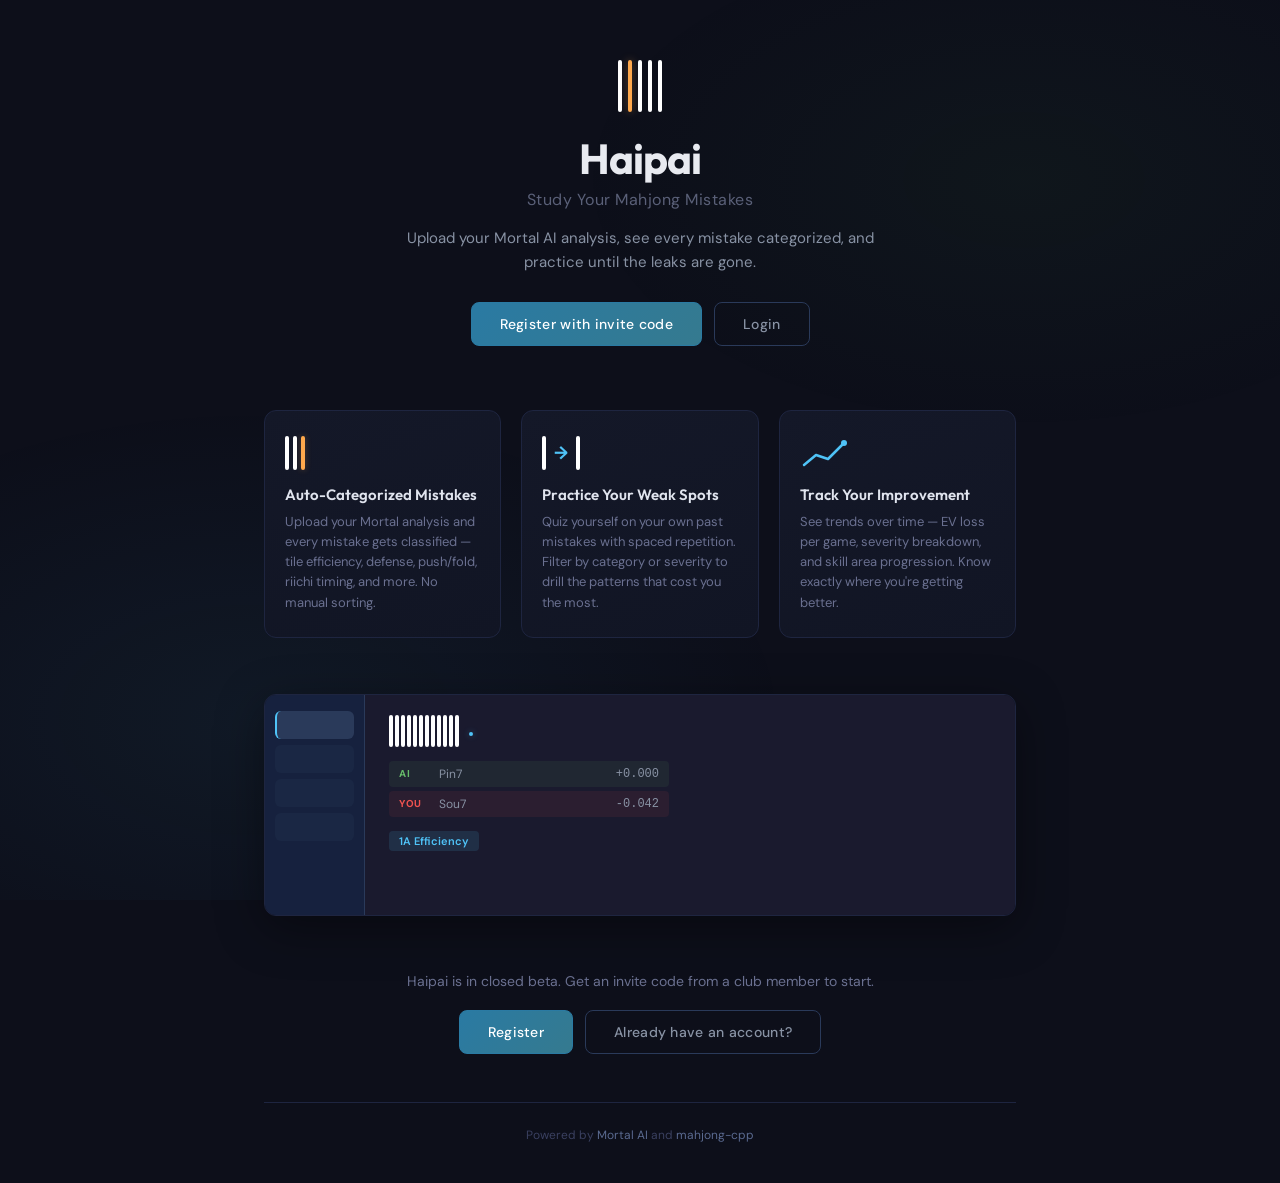
==== static/landing.html @ e2b6344b "[landing] Add public landing page for unauthenticated visitors (L-01) Unauthenticated users hitting " ====
<!DOCTYPE html>
<html lang="en">
<head>
<meta charset="UTF-8">
<meta name="viewport" content="width=device-width, initial-scale=1">
<title>Haipai — Study Your Mahjong Mistakes</title>
<link rel="preconnect" href="https://fonts.googleapis.com">
<link href="https://fonts.googleapis.com/css2?family=Outfit:wght@300;500;700&family=DM+Sans:wght@400;500&display=swap" rel="stylesheet">
<link rel="stylesheet" href="/static/style.css">
</head>
<body class="landing-body">

<div class="landing">
  <!-- Hero -->
  <header class="landing-hero">
    <div class="landing-brand">
      <div class="landing-tiles-row">
        <img src="/tiles/Man1.svg" class="landing-tile" alt="">
        <img src="/tiles/Pin5-Dora.svg" class="landing-tile landing-tile-glow" alt="">
        <img src="/tiles/Sou9.svg" class="landing-tile" alt="">
        <img src="/tiles/Hatsu.svg" class="landing-tile" alt="">
        <img src="/tiles/Chun.svg" class="landing-tile" alt="">
      </div>
      <h1>Haipai</h1>
      <p class="landing-tagline">Study Your Mahjong Mistakes</p>
    </div>
    <p class="landing-subtitle">Upload your Mortal AI analysis, see every mistake categorized, and practice until the leaks are gone.</p>
    <div class="landing-cta">
      <a href="/register" class="btn btn-primary">Register with invite code</a>
      <a href="/login" class="btn btn-secondary">Login</a>
    </div>
  </header>

  <!-- Value props -->
  <section class="landing-features">
    <div class="landing-feature">
      <div class="landing-feature-icon">
        <img src="/tiles/Man3.svg" class="landing-tile-sm" alt="">
        <img src="/tiles/Man4.svg" class="landing-tile-sm" alt="">
        <img src="/tiles/Man5-Dora.svg" class="landing-tile-sm landing-tile-glow" alt="">
      </div>
      <h2>Auto-Categorized Mistakes</h2>
      <p>Upload your Mortal analysis and every mistake gets classified — tile efficiency, defense, push/fold, riichi timing, and more. No manual sorting.</p>
    </div>
    <div class="landing-feature">
      <div class="landing-feature-icon">
        <img src="/tiles/Sou2.svg" class="landing-tile-sm" alt="">
        <span class="landing-arrow">→</span>
        <img src="/tiles/Sou7.svg" class="landing-tile-sm" alt="">
      </div>
      <h2>Practice Your Weak Spots</h2>
      <p>Quiz yourself on your own past mistakes with spaced repetition. Filter by category or severity to drill the patterns that cost you the most.</p>
    </div>
    <div class="landing-feature">
      <div class="landing-feature-icon">
        <svg class="landing-chart-icon" viewBox="0 0 48 32" fill="none">
          <polyline points="4,28 16,18 28,22 44,6" stroke="#4fc3f7" stroke-width="2.5" stroke-linecap="round" stroke-linejoin="round"/>
          <circle cx="44" cy="6" r="3" fill="#4fc3f7"/>
        </svg>
      </div>
      <h2>Track Your Improvement</h2>
      <p>See trends over time — EV loss per game, severity breakdown, and skill area progression. Know exactly where you're getting better.</p>
    </div>
  </section>

  <!-- Screenshot -->
  <section class="landing-screenshot">
    <div class="landing-screenshot-frame">
      <div class="landing-screenshot-mock">
        <div class="landing-mock-sidebar">
          <div class="landing-mock-item active"></div>
          <div class="landing-mock-item"></div>
          <div class="landing-mock-item"></div>
          <div class="landing-mock-item"></div>
        </div>
        <div class="landing-mock-main">
          <div class="landing-mock-hand">
            <img src="/tiles/Man2.svg" class="landing-tile-xs" alt="">
            <img src="/tiles/Man3.svg" class="landing-tile-xs" alt="">
            <img src="/tiles/Pin4.svg" class="landing-tile-xs" alt="">
            <img src="/tiles/Pin5.svg" class="landing-tile-xs" alt="">
            <img src="/tiles/Pin6.svg" class="landing-tile-xs" alt="">
            <img src="/tiles/Sou1.svg" class="landing-tile-xs" alt="">
            <img src="/tiles/Sou1.svg" class="landing-tile-xs" alt="">
            <img src="/tiles/Sou3.svg" class="landing-tile-xs" alt="">
            <img src="/tiles/Sou7.svg" class="landing-tile-xs" alt="">
            <img src="/tiles/Hatsu.svg" class="landing-tile-xs" alt="">
            <img src="/tiles/Hatsu.svg" class="landing-tile-xs" alt="">
            <img src="/tiles/Hatsu.svg" class="landing-tile-xs" alt="">
            <span class="landing-mock-draw">
              <img src="/tiles/Pin7.svg" class="landing-tile-xs" alt="">
            </span>
          </div>
          <div class="landing-mock-ev">
            <div class="landing-mock-ev-row best"><span class="landing-mock-label">AI</span> <span>Pin7</span> <span class="landing-mock-val">+0.000</span></div>
            <div class="landing-mock-ev-row bad"><span class="landing-mock-label">You</span> <span>Sou7</span> <span class="landing-mock-val">-0.042</span></div>
          </div>
          <div class="landing-mock-badge">1A Efficiency</div>
        </div>
      </div>
    </div>
  </section>

  <!-- Bottom CTA -->
  <section class="landing-bottom">
    <p>Haipai is in closed beta. Get an invite code from a club member to start.</p>
    <div class="landing-cta">
      <a href="/register" class="btn btn-primary">Register</a>
      <a href="/login" class="btn btn-secondary">Already have an account?</a>
    </div>
  </section>

  <footer class="landing-footer">
    <p>Powered by <a href="https://mjai.ekyu.moe" target="_blank" rel="noopener">Mortal AI</a> and <a href="https://github.com/TadaoYamaoka/cmajiang" target="_blank" rel="noopener">mahjong-cpp</a></p>
  </footer>
</div>

</body>
</html>
---- static/style.css ----
* { margin: 0; padding: 0; box-sizing: border-box; }

:root {
  --bg: #1a1a2e;
  --bg-card: #16213e;
  --bg-card-hover: #1a2744;
  --bg-input: #0f1a2e;
  --text: #e0e0e0;
  --text-dim: #8892a4;
  --accent: #4fc3f7;
  --accent-dim: #2a7aa3;
  --sev-minor: #66bb6a;
  --sev-medium: #ffa726;
  --sev-major: #ef5350;
  --sev-flag: #ab47bc;
  --tile-m: #e53935;
  --tile-p: #1e88e5;
  --tile-s: #43a047;
  --tile-z: #78909c;
  --tile-bg: #2a2a4a;
  --border: #2a3a5a;
  --success: #66bb6a;
}

body {
  font-family: 'DM Sans', -apple-system, BlinkMacSystemFont, sans-serif;
  background: var(--bg);
  color: var(--text);
  min-height: 100vh;
}

/* Layout */
.app {
  display: flex;
  height: 100vh;
}

.sidebar {
  width: 280px;
  min-width: 280px;
  background: var(--bg-card);
  border-right: 1px solid var(--border);
  display: flex;
  flex-direction: column;
  overflow: hidden;
  transition: margin-left 0.2s ease, opacity 0.2s ease;
}

.sidebar.collapsed {
  margin-left: -280px;
  opacity: 0;
  pointer-events: none;
}

.sidebar-toggle {
  padding: 2px 8px !important;
  font-size: 16px;
  line-height: 1;
  min-width: auto !important;
}

.sidebar-header {
  padding: 16px;
  border-bottom: 1px solid var(--border);
}

.sidebar-brand {
  display: flex;
  align-items: center;
  gap: 10px;
  margin-bottom: 10px;
}

.brand-mark {
  display: flex;
  gap: 2px;
}

.brand-mark span {
  width: 18px;
  height: 24px;
  border-radius: 3px;
  background: linear-gradient(135deg, #1e2a48 0%, #16213e 100%);
  border: 1px solid #2a3a5a;
  display: flex;
  align-items: center;
  justify-content: center;
  font-family: 'Outfit', sans-serif;
  font-size: 9px;
  font-weight: 700;
}

.bm-m { color: var(--tile-m); }
.bm-p { color: var(--tile-p); }
.bm-s { color: var(--tile-s); }

.sidebar-header h2 {
  font-family: 'Outfit', sans-serif;
  font-size: 17px;
  font-weight: 700;
  color: var(--text);
  letter-spacing: -0.3px;
  margin-bottom: 0;
}

.user-info {
  font-size: 11px;
  color: var(--text-dim);
}

.user-info a {
  color: var(--accent-dim);
  text-decoration: none;
  margin-left: 6px;
}

.user-info a:hover { text-decoration: underline; }

.game-list {
  flex: 1;
  overflow-y: auto;
  padding: 8px;
}

.game-item {
  padding: 12px;
  border-radius: 8px;
  cursor: pointer;
  margin-bottom: 4px;
  border: 1px solid transparent;
  transition: background 0.15s;
}

.game-item:hover {
  background: var(--bg-card-hover);
}

.game-item.active {
  background: var(--bg-card-hover);
  border-color: var(--accent-dim);
}

.game-item .date {
  font-weight: 600;
  font-size: 14px;
}

.game-item .stats {
  font-size: 12px;
  color: var(--text-dim);
  margin-top: 4px;
}

.game-item .annotation-bar {
  margin-top: 6px;
  height: 3px;
  background: var(--border);
  border-radius: 2px;
  overflow: hidden;
}

.game-item .annotation-bar .fill {
  height: 100%;
  background: var(--accent);
  transition: width 0.3s;
}

.main {
  flex: 1;
  display: flex;
  flex-direction: column;
  overflow: hidden;
}

/* Toolbar */
.toolbar {
  padding: 12px 20px;
  border-bottom: 1px solid var(--border);
  display: flex;
  align-items: center;
  gap: 12px;
  flex-wrap: wrap;
}

.toolbar label {
  font-size: 13px;
  color: var(--text-dim);
  display: flex;
  align-items: center;
  gap: 4px;
  cursor: pointer;
}

.toolbar input[type="checkbox"] {
  accent-color: var(--accent);
}

.btn {
  padding: 6px 14px;
  border-radius: 6px;
  border: 1px solid var(--border);
  background: var(--bg-card);
  color: var(--text);
  font-size: 13px;
  cursor: pointer;
  transition: background 0.15s;
}

.btn:hover { background: var(--bg-card-hover); }
.btn-primary { background: var(--accent-dim); border-color: var(--accent-dim); }
.btn-primary:hover { background: var(--accent); color: #000; }
.btn-delete { font-size: 11px; padding: 2px 10px; color: var(--sev-major); border-color: var(--sev-major); margin-left: 12px; vertical-align: middle; }
.btn-delete:hover { background: var(--sev-major); color: #fff; }

.spacer { flex: 1; }

/* Content */
.content {
  flex: 1;
  overflow-y: auto;
  padding: 20px;
}

.empty-state {
  display: flex;
  align-items: center;
  justify-content: center;
  height: 100%;
  color: var(--text-dim);
  font-size: 15px;
}

.onboarding {
  max-width: 560px;
  margin: 80px auto;
  padding: 0 24px;
}
.onboarding h2 {
  font-family: 'Outfit', sans-serif;
  font-size: 28px;
  font-weight: 700;
  margin-bottom: 12px;
  color: var(--text);
}
.onboarding h3 {
  font-family: 'Outfit', sans-serif;
  font-size: 18px;
  font-weight: 500;
  margin: 24px 0 12px;
  color: var(--text);
}
.onboarding p {
  color: var(--text-dim);
  line-height: 1.6;
  margin-bottom: 8px;
}
.onboarding code {
  background: var(--bg-input);
  padding: 2px 6px;
  border-radius: 3px;
  font-size: 12px;
  word-break: break-all;
}
.onboarding ol {
  padding-left: 24px;
  color: var(--text-dim);
  line-height: 1.8;
}
.onboarding ol li {
  padding-left: 4px;
}
.onboarding a {
  color: var(--accent);
  text-decoration: none;
}
.onboarding a:hover {
  text-decoration: underline;
}
.onboarding .btn {
  margin-top: 24px;
}
.onboarding-sub {
  list-style: disc;
  padding-left: 20px;
  margin-top: 4px;
  line-height: 1.6;
}

/* Game header */
.game-header {
  margin-bottom: 20px;
}

.game-header h2 {
  font-family: 'Outfit', sans-serif;
  font-size: 20px;
  font-weight: 700;
  color: var(--accent);
  letter-spacing: -0.3px;
}

.game-header .log-link {
  font-size: 13px;
  color: var(--text-dim);
  word-break: break-all;
}

.game-header .log-link a {
  color: var(--accent-dim);
  text-decoration: none;
}

.game-header .log-link a:hover { text-decoration: underline; }

/* Summary bar */
.summary-bar {
  display: flex;
  gap: 16px;
  flex-wrap: wrap;
  padding: 12px 16px;
  background: var(--bg-card);
  border-radius: 8px;
  margin-bottom: 20px;
  font-size: 13px;
}

.summary-bar .stat {
  display: flex;
  flex-direction: column;
  align-items: center;
}

.summary-bar .stat .value {
  font-size: 18px;
  font-weight: 700;
  color: var(--accent);
}

.summary-bar .stat .label {
  color: var(--text-dim);
  font-size: 11px;
  text-transform: uppercase;
}

.filter-banner {
  padding: 8px 14px;
  margin-bottom: 14px;
  border-radius: 6px;
  background: rgba(255, 183, 77, 0.1);
  border: 1px solid rgba(255, 183, 77, 0.25);
  color: #ffb74d;
  font-size: 13px;
}

/* Round */
.round {
  margin-bottom: 16px;
}

.round-header {
  font-size: 14px;
  font-weight: 700;
  padding: 6px 12px;
  background: var(--bg-card);
  border-radius: 6px;
  margin-bottom: 6px;
  display: flex;
  align-items: center;
  gap: 8px;
}

.round-header .outcome {
  font-size: 16px;
}

/* Game rating */
.game-rating-icon {
  font-size: 13px;
  color: var(--sev-minor);
}

.game-rating {
  display: flex;
  align-items: center;
  gap: 8px;
  padding: 8px 14px;
  border-radius: 8px;
  margin-bottom: 16px;
  font-size: 13px;
  font-weight: 600;
}

.game-rating.rating-excellent {
  background: rgba(102, 187, 106, 0.1);
  color: var(--sev-minor);
  border: 1px solid rgba(102, 187, 106, 0.25);
}

.game-rating.rating-great {
  background: rgba(79, 195, 247, 0.08);
  color: var(--accent);
  border: 1px solid rgba(79, 195, 247, 0.2);
}

.game-rating-star {
  font-size: 18px;
}

.game-rating-detail {
  font-weight: 400;
  opacity: 0.7;
  margin-left: 4px;
}

/* Clean round */
.clean-badge {
  font-size: 10px;
  font-weight: 700;
  padding: 1px 6px;
  border-radius: 3px;
  background: rgba(102, 187, 106, 0.15);
  color: var(--sev-minor);
  text-transform: uppercase;
  letter-spacing: 0.5px;
}

/* Mistake card */
.mistake {
  padding: 10px 14px;
  background: var(--bg-card);
  border-radius: 8px;
  margin-bottom: 6px;
  border-left: 3px solid var(--border);
  transition: border-color 0.15s;
}

.mistake.sev-minor { border-left-color: var(--sev-minor); }
.mistake.sev-medium { border-left-color: var(--sev-medium); }
.mistake.sev-major { border-left-color: var(--sev-major); }
.mistake.sev-flag { border-left-color: var(--sev-flag); }

.mistake-top {
  display: flex;
  align-items: center;
  gap: 10px;
  flex-wrap: wrap;
}

.mistake .turn-num {
  font-weight: 700;
  font-size: 14px;
  min-width: 28px;
}

.severity {
  font-weight: 700;
  font-size: 13px;
  padding: 1px 6px;
  border-radius: 4px;
}

.severity.sev-minor { color: var(--sev-minor); background: rgba(102,187,106,0.12); }
.severity.sev-medium { color: var(--sev-medium); background: rgba(255,167,38,0.12); }
.severity.sev-major { color: var(--sev-major); background: rgba(239,83,80,0.12); }
.severity.sev-flag { color: var(--sev-flag); background: rgba(171,71,188,0.12); }

.ev-loss {
  font-size: 13px;
  color: var(--text-dim);
}

.shanten {
  font-size: 12px;
  color: var(--text-dim);
  background: var(--bg);
  padding: 1px 6px;
  border-radius: 4px;
}

.discard-comparison {
  font-size: 13px;
}

.discard-comparison .played { color: var(--sev-major); }
.discard-comparison .ai { color: var(--sev-minor); }

/* Hand display */
.hand-row {
  margin-top: 8px;
  display: flex;
  align-items: center;
  gap: 6px;
  flex-wrap: wrap;
}

.hand-row .label {
  font-size: 11px;
  color: var(--text-dim);
  text-transform: uppercase;
  min-width: 40px;
}

.defense-badge {
  font-size: 12px;
  font-weight: 700;
  padding: 3px 10px;
  border-radius: 4px;
  background: rgba(239, 83, 80, 0.2);
  border: 1px solid rgba(239, 83, 80, 0.4);
  color: var(--sev-major);
  text-transform: uppercase;
  letter-spacing: 0.5px;
}

.tiles {
  display: flex;
  gap: 2px;
  flex-wrap: wrap;
}

.tile {
  height: 36px;
  width: auto;
  border-radius: 3px;
  border: 2px solid transparent;
  vertical-align: middle;
  background: #fff;
}

.tile.draw {
  border-color: var(--accent);
  box-shadow: 0 0 6px rgba(79,195,247,0.4);
  margin-left: 6px;
}

/* Opponent discards */
.opp-discards {
  margin-top: 6px;
  padding: 6px 10px;
  background: var(--bg);
  border-radius: 6px;
  display: flex;
  flex-direction: column;
  gap: 4px;
}

.opp-discard-row {
  display: flex;
  align-items: center;
  gap: 6px;
}

.opp-label {
  font-size: 10px;
  color: var(--text-dim);
  text-transform: uppercase;
  letter-spacing: 0.5px;
  min-width: 40px;
}

.tile.riichi-tile {
  border-color: var(--sev-major);
  box-shadow: 0 0 4px rgba(239, 83, 80, 0.4);
  transform: rotate(90deg);
  margin: 0 4px;
}

/* Board context */
.board-context {
  margin-top: 6px;
  padding: 6px 10px;
  background: var(--bg);
  border-radius: 6px;
}

.board-info-bar {
  display: flex;
  align-items: center;
  gap: 8px;
  margin-bottom: 6px;
  flex-wrap: wrap;
}

.wind-badge {
  display: inline-flex;
  align-items: center;
  gap: 4px;
  padding: 2px 6px;
  border-radius: 4px;
}

.wind-badge .wind-tile {
  height: 20px;
}

.wind-badge .wind-label {
  font-size: 9px;
  font-weight: 600;
  text-transform: uppercase;
  letter-spacing: 0.5px;
}

.wind-badge.round-wind {
  background: rgba(74, 158, 255, 0.1);
}
.wind-badge.round-wind .wind-label { color: var(--accent); }

.wind-badge.seat-wind {
  background: rgba(168, 85, 247, 0.1);
}
.wind-badge.seat-wind .wind-label { color: #a855f7; }

.dora-section {
  display: flex;
  align-items: center;
  gap: 4px;
}

.dora-label {
  font-size: 10px;
  font-weight: 600;
  color: var(--text-dim);
  text-transform: uppercase;
  letter-spacing: 0.5px;
}

.tile.tile-sm {
  height: 24px;
}

.tile.dora-indicator {
  border-color: #ffa94d;
  box-shadow: 0 0 4px rgba(255, 169, 77, 0.3);
}

.tile.dora-highlight {
  border-color: #ffa94d;
}

.tile.tile-hover {
  outline: 2px solid var(--accent);
  outline-offset: -1px;
  z-index: 1;
  position: relative;
}

.all-discards {
  display: flex;
  flex-direction: column;
  gap: 3px;
}

.all-discards summary {
  font-size: 11px;
  color: var(--text-dim);
  cursor: pointer;
  user-select: none;
  margin-bottom: 4px;
}

.discard-row {
  display: flex;
  align-items: center;
  gap: 6px;
}

.discard-label {
  font-size: 10px;
  color: var(--text-dim);
  text-transform: uppercase;
  letter-spacing: 0.5px;
  min-width: 40px;
}

.scores-bar {
  display: flex;
  gap: 12px;
  margin-top: 4px;
  flex-wrap: wrap;
  padding: 2px 0;
}

.score-item {
  font-size: 12px;
  color: var(--text);
}

.score-seat {
  color: var(--text-dim);
  font-size: 10px;
  text-transform: uppercase;
  margin-right: 2px;
}

.inline-melds {
  margin-left: 8px;
  padding-left: 8px;
  border-left: 1px solid var(--border);
  display: inline-flex;
  align-items: center;
  gap: 4px;
}

/* Safety indicators on hand tiles */
.tile.safety-safe { border-bottom: 3px solid var(--sev-minor); }
.tile.safety-caution { border-bottom: 3px solid var(--sev-medium); }
.tile.safety-danger { border-bottom: 3px solid var(--sev-major); }

.tile.action-tile {
  height: 32px;
}

.tile.action-tile-sm {
  height: 24px;
}

.action-text {
  font-size: 13px;
  font-weight: 600;
  vertical-align: middle;
}

.meld-group {
  display: inline-flex;
  align-items: center;
  gap: 1px;
  padding: 2px 6px;
  background: var(--bg);
  border-radius: 4px;
  font-size: 11px;
  font-weight: 600;
  color: var(--text-dim);
  margin-right: 4px;
}

.action-meld {
  display: inline-flex;
  align-items: center;
  gap: 1px;
  font-size: 12px;
  font-weight: 600;
  vertical-align: middle;
}

.discard-comparison .played .tile,
.discard-comparison .played .action-text {
  border-color: var(--sev-major);
  box-shadow: 0 0 4px rgba(239,83,80,0.3);
}

.discard-comparison .ai .tile,
.discard-comparison .ai .action-text {
  border-color: var(--sev-minor);
  box-shadow: 0 0 4px rgba(102,187,106,0.3);
}

.discard-comparison .arrow {
  margin: 0 4px;
  color: var(--text-dim);
  vertical-align: middle;
}

/* Top actions */
.top-actions {
  margin-top: 6px;
  display: flex;
  gap: 8px;
  flex-wrap: wrap;
  font-size: 12px;
}

.top-action {
  padding: 3px 8px;
  background: var(--bg);
  border-radius: 4px;
  color: var(--text-dim);
  display: inline-flex;
  align-items: center;
  gap: 4px;
}

.top-action .tile { height: 26px; }

.top-action:first-child { color: var(--sev-minor); }

.top-action .prob {
  opacity: 0.6;
}

/* EV Comparison table */
.ev-comparison {
  margin-top: 8px;
  overflow-x: auto;
}

.ev-table {
  border-collapse: collapse;
  font-size: 12px;
  width: 100%;
}

.ev-table th {
  font-size: 10px;
  text-transform: uppercase;
  color: var(--text-dim);
  padding: 3px 8px;
  text-align: right;
  border-bottom: 1px solid var(--border);
  white-space: nowrap;
}

.ev-table th:first-child { text-align: left; }

.ev-table td {
  padding: 4px 8px;
  text-align: right;
  border-bottom: 1px solid rgba(255,255,255,0.04);
}

.ev-table td:first-child { text-align: left; }

.ev-table .tile-cell {
  display: flex;
  align-items: center;
  gap: 4px;
  white-space: nowrap;
}

.ev-tile { height: 26px; }

.ev-table .mortal-col { color: #81c784; }
.ev-table .cpp-col { color: #64b5f6; }
.ev-table .safety-col { color: var(--text-dim); }
.ev-table .safety-safe { color: var(--sev-minor); font-weight: 700; }
.ev-table .safety-caution { color: var(--sev-medium); font-weight: 700; }
.ev-table .safety-danger { color: var(--sev-major); font-weight: 700; }
.ev-table .dim { color: var(--border); }
.ev-table .best-val { font-weight: 700; }

.ev-table .row-actual { background: rgba(239,83,80,0.08); }
.ev-table .row-expected { background: rgba(102,187,106,0.08); }

.marker {
  font-size: 9px;
  font-weight: 700;
  padding: 1px 4px;
  border-radius: 3px;
}

.marker.played { background: rgba(239,83,80,0.2); color: var(--sev-major); }
.marker.ai { background: rgba(102,187,106,0.2); color: var(--sev-minor); }
.marker.cpp { background: rgba(100,181,246,0.2); color: #64b5f6; }

/* Annotation row */
.annotation-row {
  margin-top: 8px;
  display: flex;
  align-items: center;
  gap: 8px;
}

.annotation-row select,
.annotation-row input {
  padding: 4px 8px;
  border-radius: 4px;
  border: 1px solid var(--border);
  background: var(--bg-input);
  color: var(--text);
  font-size: 12px;
}

.annotation-row select { width: 180px; }
.annotation-row input { flex: 1; min-width: 100px; }

.annotation-row .save-indicator {
  font-size: 11px;
  color: var(--success);
  opacity: 0;
  transition: opacity 0.3s;
}

.annotation-row .save-indicator.show { opacity: 1; }

/* Modal */
.modal-overlay {
  display: none;
  position: fixed;
  inset: 0;
  background: rgba(0,0,0,0.6);
  z-index: 100;
  align-items: center;
  justify-content: center;
}

.modal-overlay.show { display: flex; }

.modal {
  background: var(--bg-card);
  border: 1px solid var(--border);
  border-radius: 12px;
  padding: 24px;
  width: 480px;
  max-width: 90vw;
}

.modal h3 {
  margin-bottom: 16px;
  color: var(--accent);
}

.modal .form-divider {
  text-align: center;
  font-size: 11px;
  color: var(--text-dim);
  margin: 12px 0;
  position: relative;
}
.modal .form-divider::before,
.modal .form-divider::after {
  content: "";
  position: absolute;
  top: 50%;
  width: 30%;
  height: 1px;
  background: var(--border);
}
.modal .form-divider::before { left: 0; }
.modal .form-divider::after { right: 0; }

.modal .form-group {
  margin-bottom: 12px;
}

.modal label {
  display: block;
  font-size: 13px;
  color: var(--text-dim);
  margin-bottom: 4px;
}

.modal .form-hint {
  font-size: 12px;
  color: var(--text-dim);
  margin-bottom: 8px;
  line-height: 1.4;
}
.modal .form-hint a {
  color: var(--accent);
  text-decoration: none;
}
.modal .form-hint a:hover {
  text-decoration: underline;
}

.modal input, .modal textarea, .modal select {
  width: 100%;
  padding: 8px 12px;
  border-radius: 6px;
  border: 1px solid var(--border);
  background: var(--bg-input);
  color: var(--text);
  font-size: 14px;
  font-family: inherit;
}

.modal textarea {
  resize: vertical;
  min-height: 80px;
}

.modal .btn-row {
  display: flex;
  gap: 8px;
  justify-content: flex-end;
  margin-top: 16px;
}

.modal .error {
  color: var(--sev-major);
  font-size: 13px;
  margin-top: 8px;
}

.modal .spinner {
  display: inline-block;
  width: 14px;
  height: 14px;
  border: 2px solid var(--border);
  border-top-color: var(--accent);
  border-radius: 50%;
  animation: spin 0.6s linear infinite;
  margin-left: 6px;
  vertical-align: middle;
}

@keyframes spin { to { transform: rotate(360deg); } }

/* Summary footer */
.game-summary {
  margin-top: 20px;
  padding: 16px;
  background: var(--bg-card);
  border-radius: 8px;
}

.game-summary h3 {
  font-size: 14px;
  color: var(--accent);
  margin-bottom: 8px;
}

.category-grid {
  display: flex;
  flex-wrap: wrap;
  gap: 6px;
}

.cat-chip {
  font-size: 12px;
  padding: 3px 8px;
  border-radius: 4px;
  background: var(--bg);
}

.cat-chip .cat-name { font-weight: 700; color: var(--accent); }
.cat-chip .cat-stat { color: var(--text-dim); }

/* Category badge on mistake cards */
.cat-badge {
  font-size: 11px;
  font-weight: 600;
  padding: 2px 8px;
  border-radius: 4px;
  white-space: nowrap;
}

/* Grouped category summary */
.category-groups {
  display: flex;
  flex-direction: column;
  gap: 10px;
}

.cat-group {
  padding: 8px 12px;
  background: var(--bg);
  border-radius: 6px;
}

.cat-group-header {
  display: flex;
  align-items: center;
  gap: 10px;
  margin-bottom: 4px;
}

.cat-group-name {
  font-weight: 700;
  font-size: 14px;
}

.cat-group-stat {
  font-size: 12px;
  color: var(--text-dim);
}

.cat-sub {
  display: flex;
  align-items: center;
  gap: 8px;
  padding: 2px 0 2px 12px;
  font-size: 12px;
}

.cat-sub-label {
  color: var(--text);
  min-width: 100px;
}

.cat-sub-stat {
  color: var(--text-dim);
}

/* Trends */
.trend-chart-card {
  background: var(--bg-card);
  border-radius: 8px;
  padding: 16px;
  margin-bottom: 16px;
}

.trend-chart-card h3 {
  font-size: 14px;
  color: var(--accent);
  margin-bottom: 12px;
}

.trend-chart {
  overflow-x: auto;
}

.trend-svg {
  width: 100%;
  max-width: 700px;
  height: auto;
}

.trend-down {
  color: var(--sev-minor);
  font-weight: 700;
}

.trend-up {
  color: var(--sev-major);
  font-weight: 700;
}

.trend-bars {
  display: flex;
  flex-direction: column;
  gap: 8px;
}

.trend-bar-row {
  display: flex;
  align-items: center;
  gap: 10px;
}

.trend-bar-label {
  font-size: 13px;
  font-weight: 700;
  min-width: 80px;
}

.trend-bar-track {
  flex: 1;
  height: 20px;
  background: var(--bg);
  border-radius: 4px;
  overflow: hidden;
}

.trend-bar-fill {
  height: 100%;
  border-radius: 4px;
  transition: width 0.3s;
  opacity: 0.85;
}

.trend-bar-value {
  font-size: 12px;
  color: var(--text-dim);
  min-width: 90px;
  text-align: right;
}

.trend-bar-count {
  opacity: 0.6;
}

/* Practice mode */
.practice-header {
  display: flex;
  align-items: center;
  justify-content: space-between;
  margin-bottom: 16px;
}

.practice-header h2 {
  font-size: 20px;
  color: var(--accent);
}

.practice-score {
  font-size: 14px;
  color: var(--text-dim);
}

.practice-score-num {
  font-size: 22px;
  font-weight: 700;
  color: var(--accent);
}

.practice-pool {
  font-size: 11px;
  margin-left: 10px;
  opacity: 0.5;
}

.practice-context {
  display: flex;
  align-items: center;
  gap: 10px;
  flex-wrap: wrap;
  padding: 10px 14px;
  background: var(--bg-card);
  border-radius: 8px;
  margin-bottom: 16px;
  font-size: 13px;
  color: var(--text-dim);
}

.practice-explanation {
  color: var(--text-dim);
  font-size: 13px;
  margin: -8px 0 12px 0;
}

.practice-filters {
  display: flex;
  align-items: center;
  gap: 10px;
  flex-wrap: wrap;
  margin-bottom: 14px;
}

.practice-filters select {
  padding: 5px 10px;
  border-radius: 6px;
  border: 1px solid var(--border);
  background: var(--bg-card);
  color: var(--text);
  font-size: 13px;
}

.practice-filter-check {
  font-size: 13px;
  color: var(--text-dim);
  display: flex;
  align-items: center;
  gap: 4px;
  cursor: pointer;
}

.practice-filter-check input {
  accent-color: var(--accent);
}

.practice-melds {
  display: flex;
  gap: 10px;
  margin-bottom: 12px;
  font-size: 12px;
  color: var(--text-dim);
}

.practice-meld {
  display: inline-flex;
  align-items: center;
  gap: 2px;
  padding: 4px 8px;
  background: var(--bg-card);
  border-radius: 6px;
}

.practice-hand-area {
  padding: 16px;
  background: var(--bg-card);
  border-radius: 8px;
  margin-bottom: 16px;
}

.practice-prompt {
  font-size: 14px;
  color: var(--text-dim);
  margin-bottom: 10px;
  font-weight: 600;
}

.practice-tile {
  cursor: pointer;
  display: inline-block;
  border-radius: 4px;
  transition: transform 0.1s, box-shadow 0.1s;
}

.practice-tile:hover {
  transform: translateY(-4px);
  box-shadow: 0 4px 12px rgba(79, 195, 247, 0.3);
}

.practice-tile:hover .tile {
  border-color: var(--accent);
}

.practice-tile-result {
  display: inline-block;
  position: relative;
  border-radius: 4px;
}

.practice-tile-result.practice-correct .tile {
  border-color: var(--sev-minor);
  box-shadow: 0 0 8px rgba(102, 187, 106, 0.5);
}

.practice-tile-result.practice-wrong .tile {
  border-color: var(--sev-major);
  box-shadow: 0 0 8px rgba(239, 83, 80, 0.5);
}

.practice-result {
  padding: 14px;
  background: var(--bg-card);
  border-radius: 8px;
  margin-bottom: 16px;
  border-left: 3px solid var(--border);
}

.practice-result-correct {
  border-left-color: var(--sev-minor);
}

.practice-result-wrong {
  border-left-color: var(--sev-major);
}

.practice-result-label {
  font-size: 16px;
  font-weight: 700;
  margin-bottom: 8px;
  display: flex;
  align-items: center;
  gap: 8px;
}

.practice-result-correct .practice-result-label {
  color: var(--sev-minor);
}

.practice-result-wrong .practice-result-label {
  color: var(--sev-major);
}

.practice-result-detail {
  display: flex;
  align-items: center;
  gap: 6px;
  flex-wrap: wrap;
  font-size: 13px;
  color: var(--text-dim);
  margin-bottom: 8px;
}

.practice-note {
  margin-top: 8px;
  padding: 6px 10px;
  background: var(--bg);
  border-radius: 4px;
  font-size: 12px;
  color: var(--text-dim);
  font-style: italic;
}

.practice-actions {
  display: flex;
  gap: 8px;
  margin-bottom: 20px;
}

.shortcut-hint {
  font-size: 10px;
  opacity: 0.5;
  border: 1px solid currentColor;
  padding: 0 4px;
  border-radius: 3px;
  margin-left: 4px;
}

/* Help page */
.help-group {
  background: var(--bg-card);
  border-radius: 8px;
  padding: 12px 16px;
  margin-bottom: 12px;
}

.help-group-header {
  font-size: 15px;
  font-weight: 700;
  margin-bottom: 8px;
}

.help-cat {
  display: flex;
  align-items: baseline;
  gap: 8px;
  padding: 4px 0;
  font-size: 13px;
  flex-wrap: wrap;
}

.help-cat-code {
  font-weight: 700;
  min-width: 28px;
}

.help-cat-label {
  font-weight: 600;
  min-width: 90px;
  color: var(--text);
}

.help-cat-desc {
  color: var(--text-dim);
  flex: 1;
  min-width: 200px;
}

.help-cat-study {
  font-size: 11px;
  color: var(--accent-dim);
  white-space: nowrap;
}

.help-section {
  background: var(--bg-card);
  border-radius: 8px;
  padding: 14px 18px;
  margin-bottom: 12px;
}

.help-section h3 {
  font-size: 14px;
  color: var(--accent);
  margin-bottom: 8px;
}

.help-section p {
  font-size: 13px;
  color: var(--text-dim);
  margin-bottom: 6px;
  line-height: 1.5;
}

.help-safety-scale {
  display: flex;
  flex-direction: column;
  gap: 6px;
  margin: 8px 0;
}

.help-safety-item {
  display: flex;
  align-items: center;
  gap: 8px;
  font-size: 12px;
  color: var(--text-dim);
}

.help-safety-bar {
  width: 16px;
  height: 16px;
  border-radius: 3px;
  flex-shrink: 0;
}

/* Scrollbar */
::-webkit-scrollbar { width: 6px; }
::-webkit-scrollbar-track { background: transparent; }
::-webkit-scrollbar-thumb { background: var(--border); border-radius: 3px; }
::-webkit-scrollbar-thumb:hover { background: var(--text-dim); }

/* ============ Landing page ============ */

.landing-body {
  background: #0d0f1a;
  min-height: 100vh;
  overflow-x: hidden;
}

.landing-body::before {
  content: '';
  position: fixed;
  inset: 0;
  background:
    radial-gradient(ellipse 60% 50% at 20% 80%, rgba(79,195,247,0.06) 0%, transparent 70%),
    radial-gradient(ellipse 50% 40% at 80% 20%, rgba(67,160,71,0.05) 0%, transparent 70%);
  pointer-events: none;
}

.landing {
  position: relative;
  z-index: 1;
  max-width: 800px;
  margin: 0 auto;
  padding: 60px 24px 40px;
}

/* Hero */
.landing-hero {
  text-align: center;
  margin-bottom: 64px;
}

.landing-brand h1 {
  font-family: 'Outfit', sans-serif;
  font-weight: 700;
  font-size: 42px;
  color: #e8eaf0;
  letter-spacing: -1px;
  margin-bottom: 4px;
}

.landing-tagline {
  font-size: 16px;
  color: #5a6078;
  letter-spacing: 0.5px;
  margin-bottom: 16px;
}

.landing-tiles-row {
  display: inline-flex;
  gap: 6px;
  margin-bottom: 20px;
}

.landing-tile {
  height: 52px;
  border-radius: 5px;
  background: #fff;
  border: 2px solid transparent;
  animation: landingTileIn 0.5s ease backwards;
}

.landing-tile:nth-child(1) { animation-delay: 0.1s; }
.landing-tile:nth-child(2) { animation-delay: 0.2s; }
.landing-tile:nth-child(3) { animation-delay: 0.3s; }
.landing-tile:nth-child(4) { animation-delay: 0.4s; }
.landing-tile:nth-child(5) { animation-delay: 0.5s; }

.landing-tile-glow {
  border-color: #ffa94d;
  box-shadow: 0 0 8px rgba(255, 169, 77, 0.4);
}

@keyframes landingTileIn {
  from { opacity: 0; transform: translateY(-10px); }
}

.landing-subtitle {
  font-size: 15px;
  color: #8892a4;
  max-width: 520px;
  margin: 0 auto 28px;
  line-height: 1.6;
}

.landing-cta {
  display: flex;
  gap: 12px;
  justify-content: center;
  flex-wrap: wrap;
}

.landing .btn {
  display: inline-block;
  padding: 12px 28px;
  border-radius: 8px;
  font-size: 14px;
  font-weight: 500;
  font-family: 'DM Sans', sans-serif;
  text-decoration: none;
  transition: all 0.2s;
  letter-spacing: 0.3px;
}

.landing .btn-primary {
  background: linear-gradient(135deg, #2a7aa3 0%, #357a8f 100%);
  color: #fff;
}

.landing .btn-primary:hover {
  background: linear-gradient(135deg, #3a9ac3 0%, #4fc3f7 100%);
  box-shadow: 0 4px 16px rgba(79, 195, 247, 0.25);
}

.landing .btn-secondary {
  background: transparent;
  color: #8892a4;
  border: 1px solid #2a3a5a;
}

.landing .btn-secondary:hover {
  color: #c8ccd8;
  border-color: #4a5a7a;
}

/* Features */
.landing-features {
  display: grid;
  grid-template-columns: repeat(3, 1fr);
  gap: 20px;
  margin-bottom: 56px;
}

.landing-feature {
  background: linear-gradient(160deg, #141828 0%, #111524 100%);
  border: 1px solid #1e2540;
  border-radius: 12px;
  padding: 24px 20px;
  transition: border-color 0.2s;
}

.landing-feature:hover {
  border-color: #2a3a5a;
}

.landing-feature-icon {
  display: flex;
  align-items: center;
  gap: 4px;
  margin-bottom: 14px;
  min-height: 36px;
}

.landing-tile-sm {
  height: 34px;
  border-radius: 4px;
  background: #fff;
  border: 2px solid transparent;
}

.landing-tile-sm.landing-tile-glow {
  border-color: #ffa94d;
  box-shadow: 0 0 6px rgba(255, 169, 77, 0.3);
}

.landing-arrow {
  color: #4fc3f7;
  font-size: 18px;
  font-weight: 700;
  margin: 0 4px;
}

.landing-chart-icon {
  width: 48px;
  height: 32px;
}

.landing-feature h2 {
  font-family: 'Outfit', sans-serif;
  font-weight: 600;
  font-size: 15px;
  color: #e0e4ee;
  margin-bottom: 8px;
}

.landing-feature p {
  font-size: 13px;
  color: #6a7090;
  line-height: 1.55;
}

/* Screenshot mock */
.landing-screenshot {
  margin-bottom: 56px;
}

.landing-screenshot-frame {
  border-radius: 12px;
  overflow: hidden;
  border: 1px solid #1e2540;
  box-shadow: 0 12px 48px rgba(0, 0, 0, 0.4);
}

.landing-screenshot-mock {
  display: flex;
  background: #1a1a2e;
  min-height: 220px;
}

.landing-mock-sidebar {
  width: 100px;
  background: #16213e;
  border-right: 1px solid #2a3a5a;
  padding: 16px 10px;
  display: flex;
  flex-direction: column;
  gap: 6px;
}

.landing-mock-item {
  height: 28px;
  border-radius: 6px;
  background: #1a2744;
}

.landing-mock-item.active {
  background: #2a3a5a;
  border-left: 2px solid #4fc3f7;
}

.landing-mock-main {
  flex: 1;
  padding: 20px 24px;
  display: flex;
  flex-direction: column;
  gap: 14px;
}

.landing-mock-hand {
  display: flex;
  gap: 2px;
  align-items: center;
  flex-wrap: wrap;
}

.landing-tile-xs {
  height: 32px;
  border-radius: 3px;
  background: #fff;
  border: 2px solid transparent;
}

.landing-mock-draw {
  margin-left: 8px;
}

.landing-mock-draw .landing-tile-xs {
  border-color: #4fc3f7;
  box-shadow: 0 0 6px rgba(79, 195, 247, 0.4);
}

.landing-mock-ev {
  display: flex;
  flex-direction: column;
  gap: 4px;
  max-width: 280px;
}

.landing-mock-ev-row {
  display: flex;
  align-items: center;
  gap: 12px;
  padding: 5px 10px;
  border-radius: 4px;
  font-size: 12px;
  color: #8892a4;
}

.landing-mock-ev-row.best {
  background: rgba(102, 187, 106, 0.08);
}

.landing-mock-ev-row.bad {
  background: rgba(239, 83, 80, 0.08);
}

.landing-mock-label {
  font-weight: 700;
  font-size: 10px;
  text-transform: uppercase;
  letter-spacing: 0.5px;
  min-width: 28px;
}

.landing-mock-ev-row.best .landing-mock-label { color: #66bb6a; }
.landing-mock-ev-row.bad .landing-mock-label { color: #ef5350; }

.landing-mock-val {
  margin-left: auto;
  font-family: monospace;
  font-size: 12px;
}

.landing-mock-badge {
  display: inline-block;
  align-self: flex-start;
  font-size: 11px;
  font-weight: 600;
  padding: 3px 10px;
  border-radius: 4px;
  background: rgba(79, 195, 247, 0.12);
  color: #4fc3f7;
}

/* Bottom CTA */
.landing-bottom {
  text-align: center;
  margin-bottom: 48px;
}

.landing-bottom p {
  font-size: 14px;
  color: #6a7090;
  margin-bottom: 20px;
}

/* Footer */
.landing-footer {
  text-align: center;
  padding-top: 24px;
  border-top: 1px solid #1e2540;
}

.landing-footer p {
  font-size: 12px;
  color: #3a4060;
}

.landing-footer a {
  color: #5a6a90;
  text-decoration: none;
}

.landing-footer a:hover {
  color: #8892a4;
}

/* Admin dashboard */
.admin-filters {
  display: flex;
  gap: 8px;
  margin-bottom: 12px;
  padding: 0 4px;
}

.admin-filters select {
  background: var(--bg-card);
  border: 1px solid var(--border);
  border-radius: 6px;
  color: var(--text);
  padding: 6px 10px;
  font-size: 13px;
  font-family: inherit;
}

.admin-card {
  background: var(--bg-card);
  border: 1px solid var(--border);
  border-radius: 8px;
  padding: 12px 14px;
  margin-bottom: 8px;
}

.admin-card-header {
  display: flex;
  align-items: center;
  gap: 8px;
  margin-bottom: 8px;
  flex-wrap: wrap;
}

.admin-badge {
  font-size: 11px;
  font-weight: 600;
  padding: 2px 8px;
  border-radius: 4px;
  text-transform: uppercase;
  letter-spacing: 0.5px;
}

.admin-meta {
  font-size: 12px;
  color: var(--text-dim);
}

.admin-gh-link {
  font-size: 12px;
  color: var(--accent-dim);
  text-decoration: none;
  margin-left: auto;
}

.admin-gh-link:hover { text-decoration: underline; }

.admin-card-body {
  font-size: 13px;
  color: var(--text);
  line-height: 1.5;
  white-space: pre-wrap;
  word-break: break-word;
}

.admin-note-display {
  margin-top: 8px;
  padding: 6px 10px;
  background: rgba(79, 195, 247, 0.06);
  border-radius: 4px;
  font-size: 12px;
  color: var(--text-dim);
}

.admin-card-actions {
  display: flex;
  gap: 6px;
  margin-top: 10px;
}

.btn-sm {
  padding: 4px 10px;
  font-size: 12px;
}

.admin-note-form {
  margin-top: 8px;
}

.admin-note-form textarea {
  width: 100%;
  background: var(--bg-card);
  border: 1px solid var(--border);
  border-radius: 6px;
  color: var(--text);
  padding: 8px;
  font-size: 13px;
  font-family: inherit;
  resize: vertical;
  margin-bottom: 6px;
}

/* Responsive */
@media (max-width: 640px) {
  .landing { padding: 40px 16px 32px; }
  .landing-brand h1 { font-size: 32px; }
  .landing-features { grid-template-columns: 1fr; }
  .landing-mock-sidebar { display: none; }
  .landing-tile { height: 40px; }
  .landing-tile-xs { height: 24px; }
}
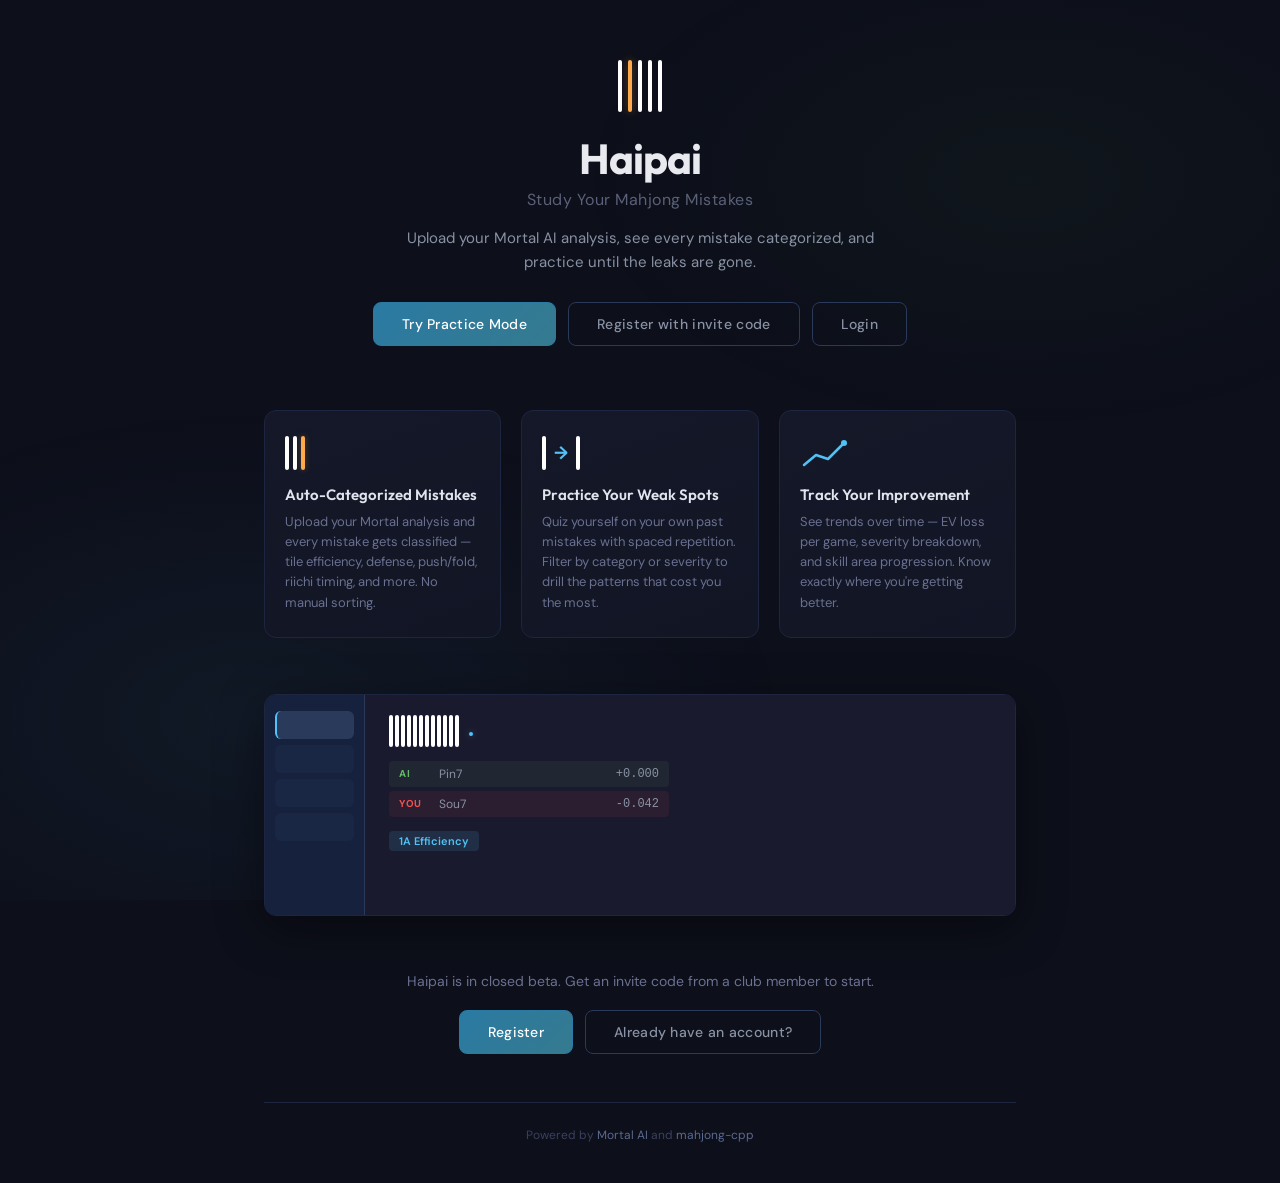
==== commit f8133a4d: "[practice] Add anonymous practice mode for unauthenticated users Public practice pool draws from all" ====
--- a/static/landing.html
+++ b/static/landing.html
@@ -26,7 +26,8 @@
     </div>
     <p class="landing-subtitle">Upload your Mortal AI analysis, see every mistake categorized, and practice until the leaks are gone.</p>
     <div class="landing-cta">
-      <a href="/register" class="btn btn-primary">Register with invite code</a>
+      <a href="/practice" class="btn btn-primary">Try Practice Mode</a>
+      <a href="/register" class="btn btn-secondary">Register with invite code</a>
       <a href="/login" class="btn btn-secondary">Login</a>
     </div>
   </header>
--- a/static/style.css
+++ b/static/style.css
@@ -1207,6 +1207,16 @@
   font-size: 13px;
   margin: -8px 0 12px 0;
 }
+.practice-login-banner {
+  background: var(--card-bg);
+  border: 1px solid var(--border);
+  border-radius: 6px;
+  padding: 8px 14px;
+  font-size: 13px;
+  color: var(--text-dim);
+  margin-bottom: 12px;
+}
+.practice-login-banner a { color: var(--accent); }
 
 .practice-filters {
   display: flex;
@@ -1899,6 +1909,25 @@
   margin-top: 8px;
 }
 
+.admin-users-table {
+  width: 100%;
+  border-collapse: collapse;
+  margin-top: 8px;
+  font-size: 13px;
+}
+
+.admin-users-table th {
+  text-align: left;
+  color: var(--text-dim);
+  font-weight: 500;
+  padding: 4px 12px 4px 0;
+  border-bottom: 1px solid var(--border);
+}
+
+.admin-users-table td {
+  padding: 4px 12px 4px 0;
+}
+
 .admin-note-form textarea {
   width: 100%;
   background: var(--bg-card);
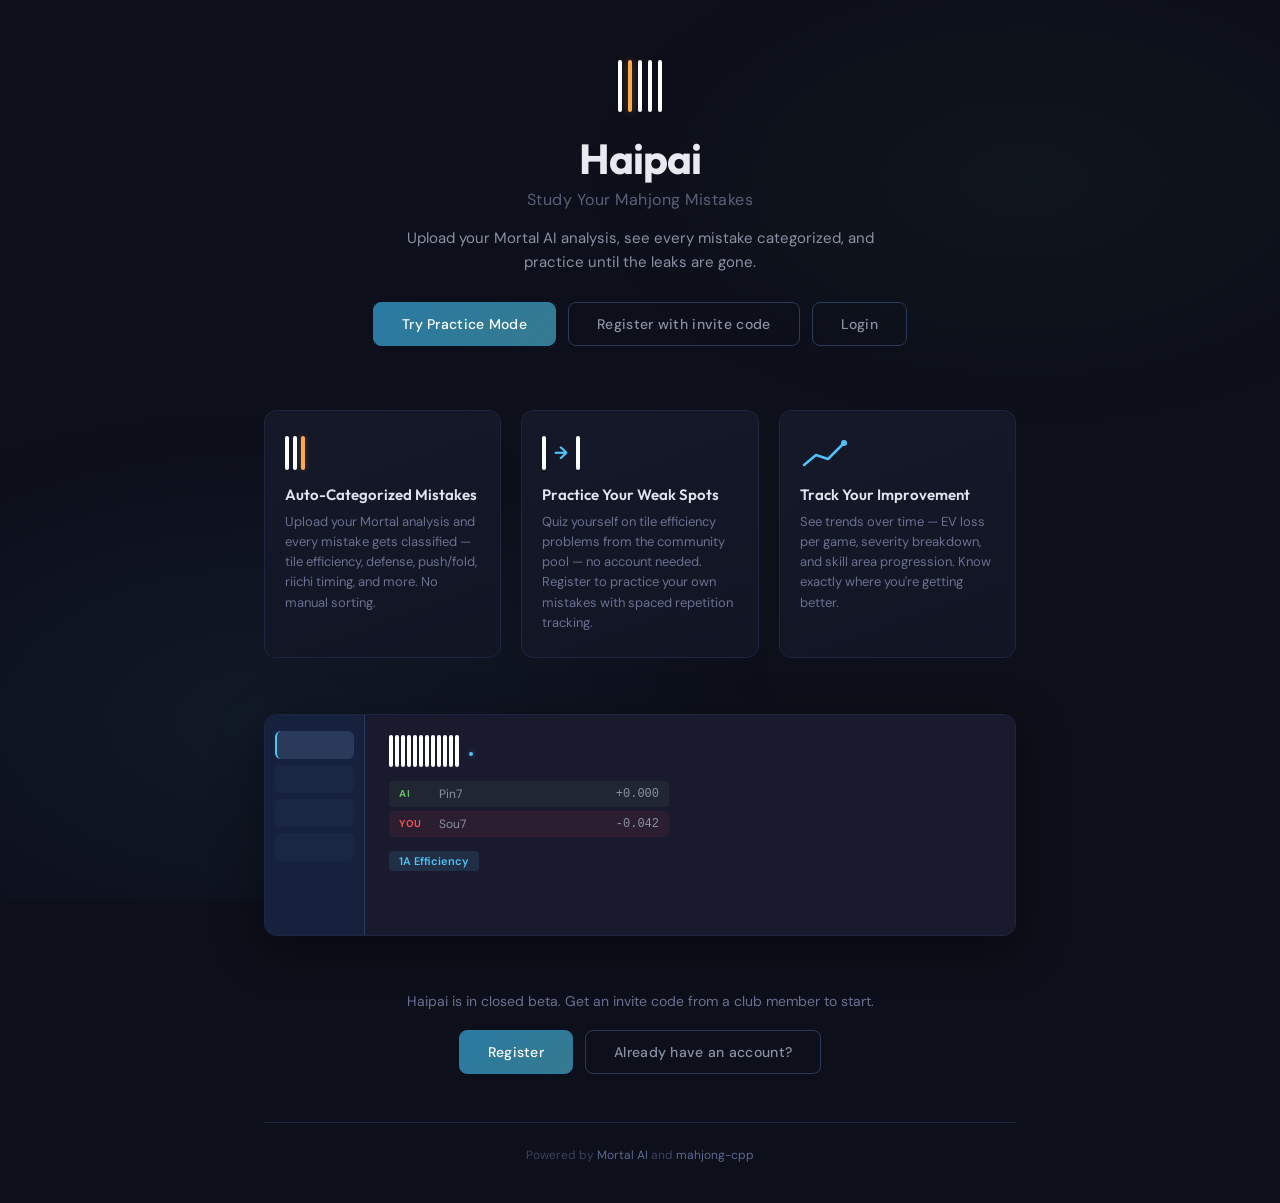
==== commit f3b40f0a: "[practice] Add opt-in sharing, community/own toggle, remove games.json import - Users opt-in to shar" ====
--- a/static/landing.html
+++ b/static/landing.html
@@ -50,7 +50,7 @@
         <img src="/tiles/Sou7.svg" class="landing-tile-sm" alt="">
       </div>
       <h2>Practice Your Weak Spots</h2>
-      <p>Quiz yourself on your own past mistakes with spaced repetition. Filter by category or severity to drill the patterns that cost you the most.</p>
+      <p>Quiz yourself on tile efficiency problems from the community pool — no account needed. Register to practice your own mistakes with spaced repetition tracking.</p>
     </div>
     <div class="landing-feature">
       <div class="landing-feature-icon">
--- a/static/style.css
+++ b/static/style.css
@@ -1217,6 +1217,7 @@
   margin-bottom: 12px;
 }
 .practice-login-banner a { color: var(--accent); }
+.practice-opt-in { margin-left: auto; opacity: 0.7; font-size: 12px; }
 
 .practice-filters {
   display: flex;
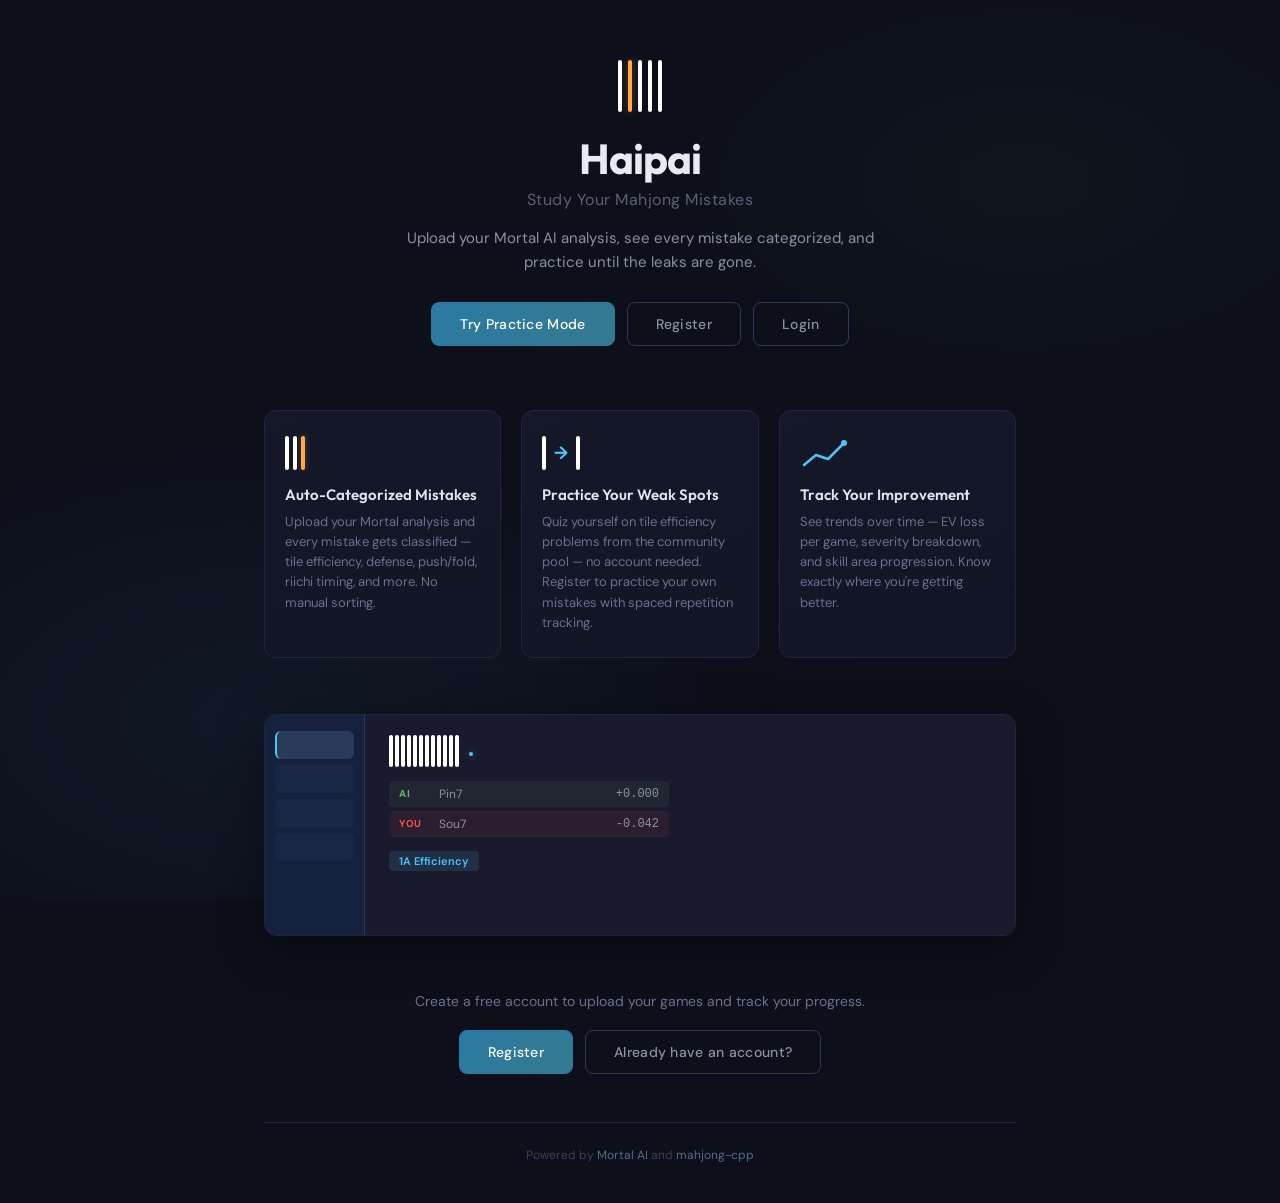
==== commit 5d6d02fe: "UX backlog: remove invite codes, practice tutorial, simplified filters, community practice Done: - U" ====
--- a/static/landing.html
+++ b/static/landing.html
@@ -27,7 +27,7 @@
     <p class="landing-subtitle">Upload your Mortal AI analysis, see every mistake categorized, and practice until the leaks are gone.</p>
     <div class="landing-cta">
       <a href="/practice" class="btn btn-primary">Try Practice Mode</a>
-      <a href="/register" class="btn btn-secondary">Register with invite code</a>
+      <a href="/register" class="btn btn-secondary">Register</a>
       <a href="/login" class="btn btn-secondary">Login</a>
     </div>
   </header>
@@ -104,7 +104,7 @@
 
   <!-- Bottom CTA -->
   <section class="landing-bottom">
-    <p>Haipai is in closed beta. Get an invite code from a club member to start.</p>
+    <p>Create a free account to upload your games and track your progress.</p>
     <div class="landing-cta">
       <a href="/register" class="btn btn-primary">Register</a>
       <a href="/login" class="btn btn-secondary">Already have an account?</a>
--- a/static/style.css
+++ b/static/style.css
@@ -352,6 +352,66 @@
   font-size: 13px;
 }
 
+.categorization-banner {
+  padding: 8px 14px;
+  margin-bottom: 14px;
+  border-radius: 6px;
+  font-size: 13px;
+}
+.categorization-banner.pending {
+  background: rgba(100, 181, 246, 0.1);
+  border: 1px solid rgba(100, 181, 246, 0.25);
+  color: #64b5f6;
+}
+.categorization-banner.failed {
+  background: rgba(239, 83, 80, 0.1);
+  border: 1px solid rgba(239, 83, 80, 0.25);
+  color: #ef5350;
+  display: flex;
+  align-items: center;
+  gap: 12px;
+  flex-wrap: wrap;
+}
+.categorization-banner .btn-small {
+  padding: 4px 12px;
+  font-size: 12px;
+  border-radius: 4px;
+  background: rgba(239, 83, 80, 0.2);
+  border: 1px solid rgba(239, 83, 80, 0.4);
+  color: #ef5350;
+  cursor: pointer;
+  white-space: nowrap;
+}
+.categorization-banner .btn-small:hover {
+  background: rgba(239, 83, 80, 0.3);
+}
+.annotation-bar.categorizing .fill {
+  background: #64b5f6;
+}
+.cat-retry-link {
+  float: right;
+  font-size: 12px;
+  opacity: 0.7;
+  cursor: pointer;
+  text-decoration: underline;
+}
+.cat-retry-link:hover {
+  opacity: 1;
+}
+.cat-progress-bar {
+  margin-top: 8px;
+  height: 6px;
+  background: rgba(100, 181, 246, 0.15);
+  border-radius: 3px;
+  overflow: hidden;
+}
+.cat-progress-fill {
+  height: 100%;
+  background: #64b5f6;
+  border-radius: 3px;
+  transition: width 0.5s ease;
+}
+
 /* Round */
 .round {
   margin-bottom: 16px;
@@ -973,6 +1033,25 @@
   gap: 8px;
   justify-content: flex-end;
   margin-top: 16px;
+}
+.add-progress { margin-bottom: 12px; }
+.add-progress-text { font-size: 13px; color: var(--text-dim); margin-bottom: 4px; }
+.add-progress-bar {
+  height: 6px;
+  background: var(--border);
+  border-radius: 3px;
+  overflow: hidden;
+}
+.add-progress-fill {
+  height: 100%;
+  width: 0;
+  background: var(--accent);
+  border-radius: 3px;
+  transition: width 0.2s ease;
+}
+@keyframes pulse {
+  0%, 100% { opacity: 1; }
+  50% { opacity: 0.4; }
 }
 
 .modal .error {
@@ -1171,6 +1250,55 @@
   font-size: 20px;
   color: var(--accent);
 }
+.practice-back {
+  color: var(--text-dim);
+  text-decoration: none;
+  margin-right: 8px;
+}
+.practice-back:hover {
+  color: var(--accent);
+}
+
+.practice-tutorial {
+  position: relative;
+  padding: 14px 18px;
+  margin-bottom: 14px;
+  border-radius: 8px;
+  background: rgba(79, 195, 247, 0.08);
+  border: 1px solid rgba(79, 195, 247, 0.2);
+  font-size: 13px;
+  line-height: 1.6;
+  color: var(--text-dim);
+}
+.practice-tutorial h3 {
+  color: #4fc3f7;
+  font-size: 14px;
+  margin-bottom: 6px;
+}
+.practice-tutorial ul {
+  margin: 6px 0 0 18px;
+}
+.practice-tutorial-close {
+  position: absolute;
+  top: 8px;
+  right: 12px;
+  background: none;
+  border: none;
+  color: var(--text-dim);
+  font-size: 18px;
+  cursor: pointer;
+  opacity: 0.6;
+}
+.practice-tutorial-close:hover { opacity: 1; }
+
+.practice-filters-toggle {
+  font-size: 12px;
+  color: var(--text-dim);
+  cursor: pointer;
+  margin-bottom: 8px;
+  user-select: none;
+}
+.practice-filters-toggle:hover { color: var(--accent); }
 
 .practice-score {
   font-size: 14px;
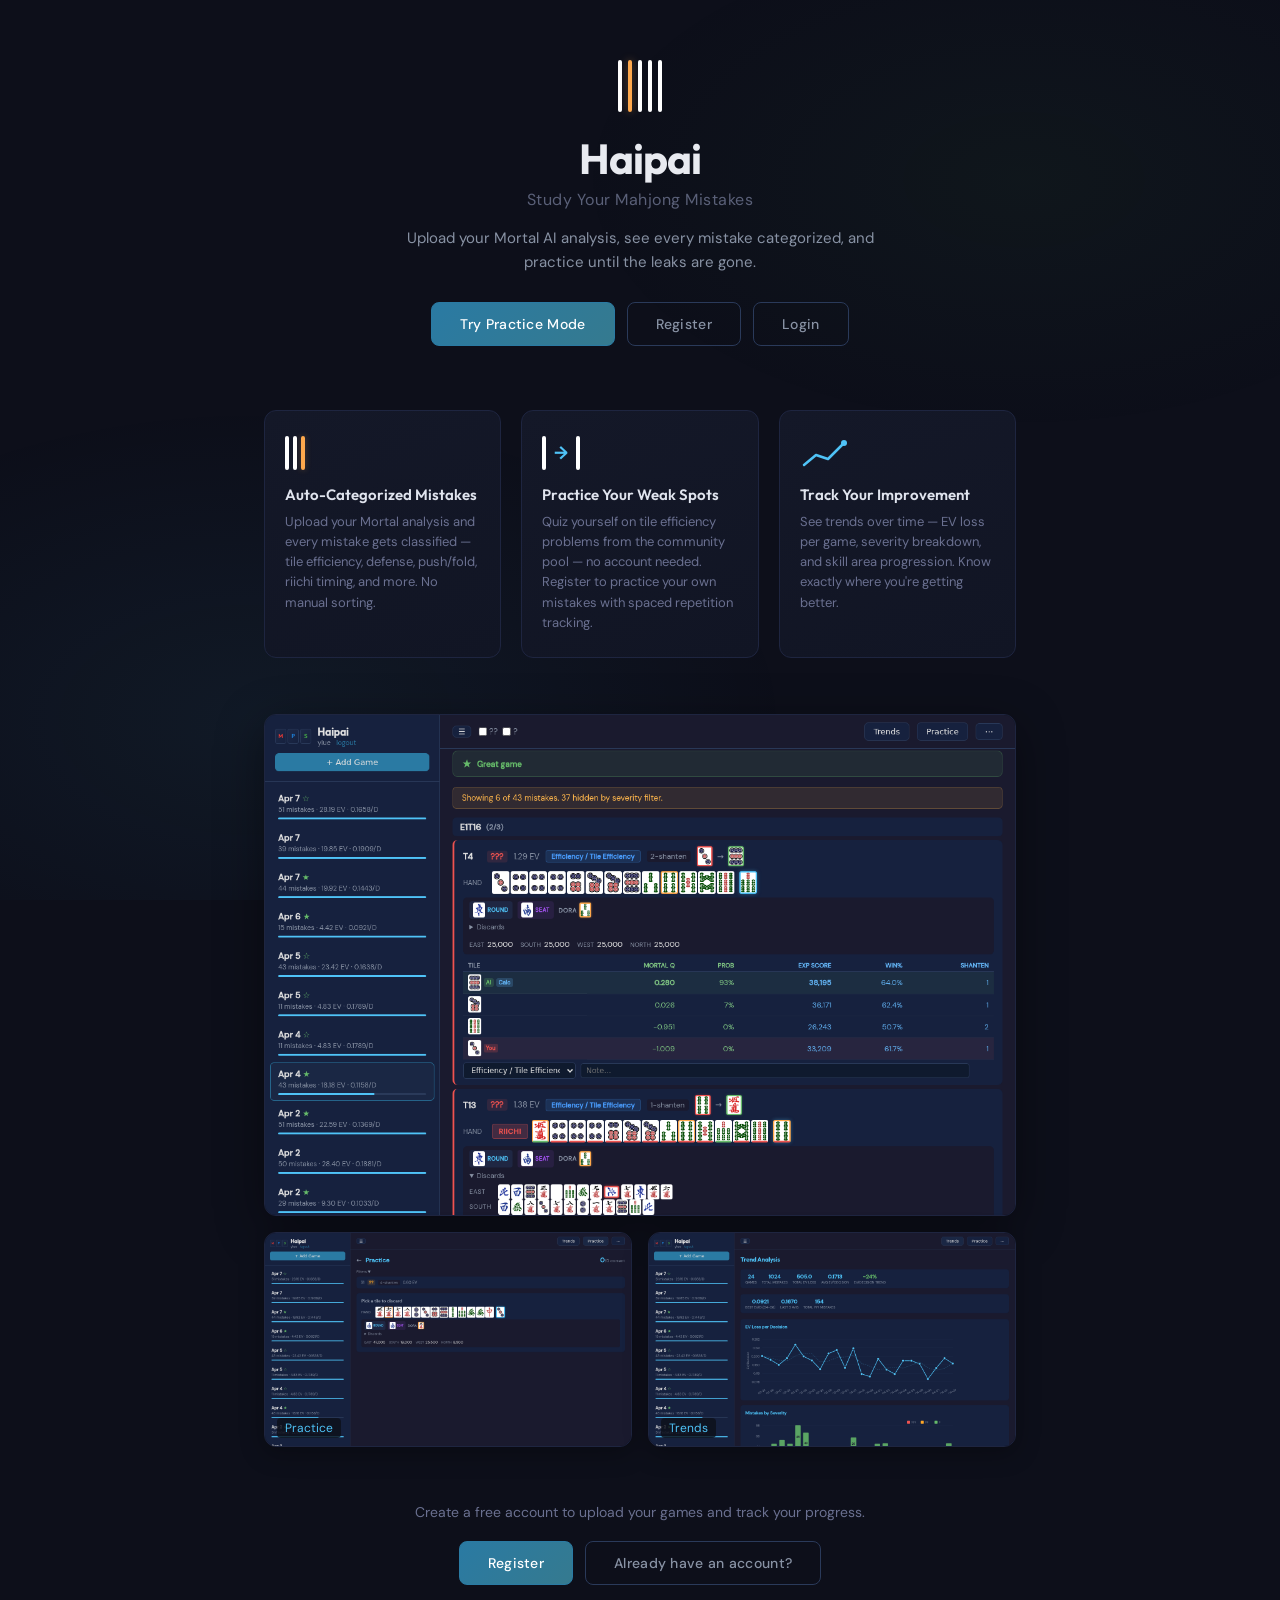
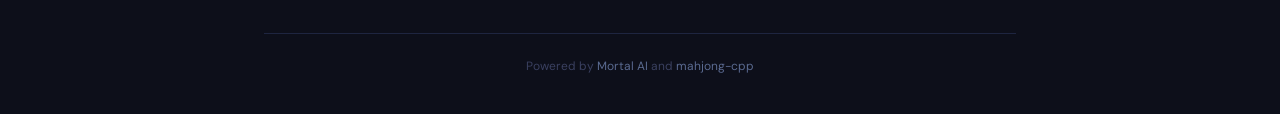
==== commit 1603d288: "Add screenshots to landing page, fix lib/ gitignore - Real screenshots on landing page: game review," ====
--- a/static/landing.html
+++ b/static/landing.html
@@ -64,40 +64,19 @@
     </div>
   </section>
 
-  <!-- Screenshot -->
-  <section class="landing-screenshot">
+  <!-- Screenshots -->
+  <section class="landing-screenshots">
     <div class="landing-screenshot-frame">
-      <div class="landing-screenshot-mock">
-        <div class="landing-mock-sidebar">
-          <div class="landing-mock-item active"></div>
-          <div class="landing-mock-item"></div>
-          <div class="landing-mock-item"></div>
-          <div class="landing-mock-item"></div>
-        </div>
-        <div class="landing-mock-main">
-          <div class="landing-mock-hand">
-            <img src="/tiles/Man2.svg" class="landing-tile-xs" alt="">
-            <img src="/tiles/Man3.svg" class="landing-tile-xs" alt="">
-            <img src="/tiles/Pin4.svg" class="landing-tile-xs" alt="">
-            <img src="/tiles/Pin5.svg" class="landing-tile-xs" alt="">
-            <img src="/tiles/Pin6.svg" class="landing-tile-xs" alt="">
-            <img src="/tiles/Sou1.svg" class="landing-tile-xs" alt="">
-            <img src="/tiles/Sou1.svg" class="landing-tile-xs" alt="">
-            <img src="/tiles/Sou3.svg" class="landing-tile-xs" alt="">
-            <img src="/tiles/Sou7.svg" class="landing-tile-xs" alt="">
-            <img src="/tiles/Hatsu.svg" class="landing-tile-xs" alt="">
-            <img src="/tiles/Hatsu.svg" class="landing-tile-xs" alt="">
-            <img src="/tiles/Hatsu.svg" class="landing-tile-xs" alt="">
-            <span class="landing-mock-draw">
-              <img src="/tiles/Pin7.svg" class="landing-tile-xs" alt="">
-            </span>
-          </div>
-          <div class="landing-mock-ev">
-            <div class="landing-mock-ev-row best"><span class="landing-mock-label">AI</span> <span>Pin7</span> <span class="landing-mock-val">+0.000</span></div>
-            <div class="landing-mock-ev-row bad"><span class="landing-mock-label">You</span> <span>Sou7</span> <span class="landing-mock-val">-0.042</span></div>
-          </div>
-          <div class="landing-mock-badge">1A Efficiency</div>
-        </div>
+      <img src="/static/screenshot-review.png" alt="Game review with EV comparison" class="landing-real-screenshot">
+    </div>
+    <div class="landing-screenshot-row">
+      <div class="landing-screenshot-frame small">
+        <img src="/static/screenshot-practice.png" alt="Practice mode" class="landing-real-screenshot">
+        <span class="landing-screenshot-label">Practice</span>
+      </div>
+      <div class="landing-screenshot-frame small">
+        <img src="/static/screenshot-trends.png" alt="Trend analysis" class="landing-real-screenshot">
+        <span class="landing-screenshot-label">Trends</span>
       </div>
     </div>
   </section>
--- a/static/style.css
+++ b/static/style.css
@@ -123,10 +123,10 @@
 }
 
 .game-item {
-  padding: 12px;
-  border-radius: 8px;
+  padding: 8px 12px;
+  border-radius: 6px;
   cursor: pointer;
-  margin-bottom: 4px;
+  margin-bottom: 2px;
   border: 1px solid transparent;
   transition: background 0.15s;
 }
@@ -146,9 +146,9 @@
 }
 
 .game-item .stats {
-  font-size: 12px;
-  color: var(--text-dim);
-  margin-top: 4px;
+  font-size: 11px;
+  color: var(--text-dim);
+  margin-top: 2px;
 }
 
 .game-item .annotation-bar {
@@ -193,6 +193,48 @@
 
 .toolbar input[type="checkbox"] {
   accent-color: var(--accent);
+}
+.severity-filters {
+  display: inline-flex;
+  gap: 8px;
+}
+.toolbar-menu {
+  position: relative;
+}
+.toolbar-menu-btn {
+  font-size: 18px;
+  padding: 4px 8px;
+  line-height: 1;
+}
+.toolbar-dropdown {
+  display: none;
+  position: absolute;
+  right: 0;
+  top: 100%;
+  background: var(--bg-card);
+  border: 1px solid var(--border);
+  border-radius: 6px;
+  padding: 4px 0;
+  min-width: 160px;
+  z-index: 100;
+  box-shadow: 0 4px 16px rgba(0,0,0,0.4);
+}
+.toolbar-menu.open .toolbar-dropdown {
+  display: block;
+}
+.toolbar-dropdown button {
+  display: block;
+  width: 100%;
+  text-align: left;
+  padding: 8px 16px;
+  background: none;
+  border: none;
+  color: var(--text);
+  font-size: 13px;
+  cursor: pointer;
+}
+.toolbar-dropdown button:hover {
+  background: rgba(255,255,255,0.05);
 }
 
 .btn {
@@ -761,6 +803,13 @@
   gap: 4px;
 }
 
+/* Ghost tile (called from discard pool) */
+.tile.ghost-tile {
+  opacity: 0.3;
+  border: 1px dashed var(--text-dim);
+  border-radius: 3px;
+}
+
 /* Safety indicators on hand tiles */
 .tile.safety-safe { border-bottom: 3px solid var(--sev-minor); }
 .tile.safety-caution { border-bottom: 3px solid var(--sev-medium); }
@@ -782,7 +831,7 @@
 
 .meld-group {
   display: inline-flex;
-  align-items: center;
+  align-items: flex-end;
   gap: 1px;
   padding: 2px 6px;
   background: var(--bg);
@@ -791,6 +840,37 @@
   font-weight: 600;
   color: var(--text-dim);
   margin-right: 4px;
+}
+.meld-wind {
+  font-size: 9px;
+  color: var(--text-dim);
+  margin-left: 1px;
+  vertical-align: super;
+}
+.meld-called {
+  display: inline-flex;
+  align-items: flex-end;
+}
+.meld-called > .tile {
+  transform: rotate(90deg);
+  margin: -3px 0;
+}
+.meld-kakan {
+  display: inline-flex;
+  flex-direction: column;
+  align-items: flex-start;
+  vertical-align: bottom;
+}
+.meld-kakan > .tile {
+  /* base tile — already rotated by .meld-called > .tile */
+}
+.meld-added {
+  display: block;
+  margin-bottom: -4px;
+}
+.meld-added > .tile {
+  transform: rotate(90deg);
+  margin: -3px 0;
 }
 
 .action-meld {
@@ -913,10 +993,19 @@
 
 /* Annotation row */
 .annotation-row {
-  margin-top: 8px;
+  margin-top: 4px;
   display: flex;
   align-items: center;
   gap: 8px;
+  max-height: 0;
+  overflow: hidden;
+  opacity: 0;
+  transition: max-height 0.2s, opacity 0.2s;
+}
+.mistake:hover .annotation-row,
+.mistake:focus-within .annotation-row {
+  max-height: 40px;
+  opacity: 1;
 }
 
 .annotation-row select,
@@ -1159,6 +1248,71 @@
 .cat-sub-stat {
   color: var(--text-dim);
 }
+.cat-expand {
+  font-size: 10px;
+  opacity: 0.5;
+}
+.top-mistakes-list {
+  padding: 4px 0;
+}
+.top-mistake-item {
+  display: flex;
+  align-items: center;
+  gap: 10px;
+  padding: 5px 8px;
+  font-size: 12px;
+  cursor: pointer;
+  border-radius: 4px;
+}
+.top-mistake-item:hover {
+  background: rgba(255,255,255,0.04);
+}
+.top-mistake-meta {
+  color: var(--text-dim);
+  min-width: 90px;
+}
+.top-mistake-ev {
+  color: var(--sev-major);
+  min-width: 80px;
+  font-weight: 600;
+}
+.top-mistake-play {
+  display: inline-flex;
+  align-items: center;
+  gap: 4px;
+}
+.trend-mistakes-panel {
+  padding: 0 0 8px;
+}
+.trend-mistakes-panel .mistake {
+  margin: 8px 0;
+}
+.mistake-date {
+  font-size: 11px;
+  color: var(--text-dim);
+  background: var(--bg);
+  padding: 1px 6px;
+  border-radius: 3px;
+}
+.round-label {
+  font-size: 11px;
+  color: var(--text-dim);
+}
+.mistake-link {
+  font-size: 12px;
+  cursor: pointer;
+  color: var(--accent);
+  margin-left: auto;
+  padding: 2px 8px;
+  border: 1px solid var(--accent);
+  border-radius: 4px;
+  opacity: 0.7;
+  text-decoration: none;
+}
+.mistake-link:hover {
+  opacity: 1;
+  background: rgba(79, 195, 247, 0.1);
+}
 
 /* Trends */
 .trend-chart-card {
@@ -1794,6 +1948,9 @@
 }
 
 /* Screenshot mock */
+.landing-screenshots {
+  margin-bottom: 56px;
+}
 .landing-screenshot {
   margin-bottom: 56px;
 }
@@ -1803,6 +1960,30 @@
   overflow: hidden;
   border: 1px solid #1e2540;
   box-shadow: 0 12px 48px rgba(0, 0, 0, 0.4);
+  position: relative;
+}
+.landing-real-screenshot {
+  width: 100%;
+  display: block;
+}
+.landing-screenshot-row {
+  display: grid;
+  grid-template-columns: 1fr 1fr;
+  gap: 16px;
+  margin-top: 16px;
+}
+.landing-screenshot-frame.small {
+  box-shadow: 0 6px 24px rgba(0, 0, 0, 0.3);
+}
+.landing-screenshot-label {
+  position: absolute;
+  bottom: 8px;
+  left: 12px;
+  font-size: 12px;
+  color: #4fc3f7;
+  background: rgba(13, 15, 26, 0.8);
+  padding: 2px 8px;
+  border-radius: 4px;
 }
 
 .landing-screenshot-mock {
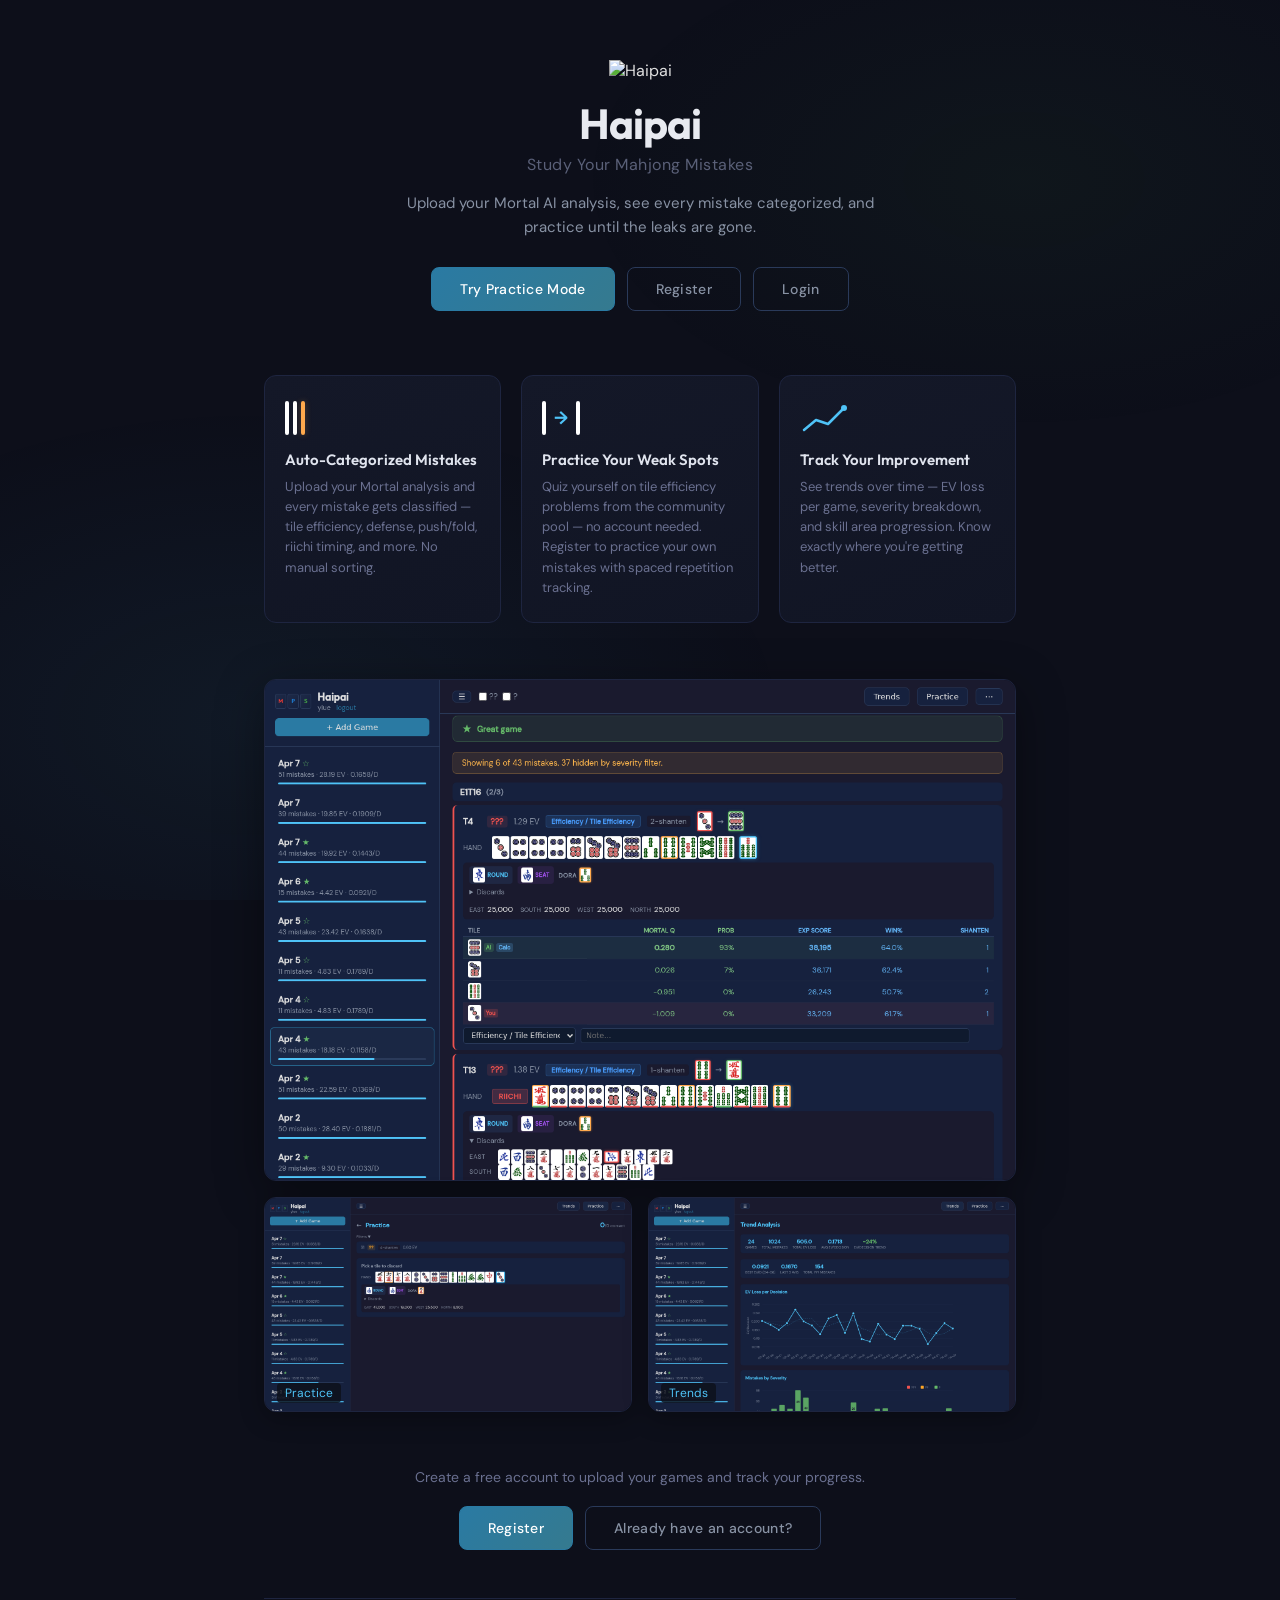
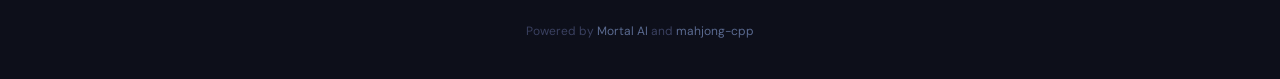
==== commit ecf6ff1d: "Auto: update app.py,docs/backlogs/UX-FEEDBACK.md,static/app.js (+3 more) Co-Authored-By: Claude Opus" ====
--- a/static/landing.html
+++ b/static/landing.html
@@ -4,6 +4,7 @@
 <meta charset="UTF-8">
 <meta name="viewport" content="width=device-width, initial-scale=1">
 <title>Haipai — Study Your Mahjong Mistakes</title>
+<link rel="icon" type="image/svg+xml" href="/static/favicon.svg">
 <link rel="preconnect" href="https://fonts.googleapis.com">
 <link href="https://fonts.googleapis.com/css2?family=Outfit:wght@300;500;700&family=DM+Sans:wght@400;500&display=swap" rel="stylesheet">
 <link rel="stylesheet" href="/static/style.css">
@@ -14,13 +15,7 @@
   <!-- Hero -->
   <header class="landing-hero">
     <div class="landing-brand">
-      <div class="landing-tiles-row">
-        <img src="/tiles/Man1.svg" class="landing-tile" alt="">
-        <img src="/tiles/Pin5-Dora.svg" class="landing-tile landing-tile-glow" alt="">
-        <img src="/tiles/Sou9.svg" class="landing-tile" alt="">
-        <img src="/tiles/Hatsu.svg" class="landing-tile" alt="">
-        <img src="/tiles/Chun.svg" class="landing-tile" alt="">
-      </div>
+      <img src="/static/mascot.svg" alt="Haipai" class="landing-mascot">
       <h1>Haipai</h1>
       <p class="landing-tagline">Study Your Mahjong Mistakes</p>
     </div>
@@ -91,7 +86,7 @@
   </section>
 
   <footer class="landing-footer">
-    <p>Powered by <a href="https://mjai.ekyu.moe" target="_blank" rel="noopener">Mortal AI</a> and <a href="https://github.com/TadaoYamaoka/cmajiang" target="_blank" rel="noopener">mahjong-cpp</a></p>
+    <p>Powered by <a href="https://mjai.ekyu.moe" target="_blank" rel="noopener">Mortal AI</a> and <a href="https://github.com/goreil/mahjong-cpp" target="_blank" rel="noopener">mahjong-cpp</a></p>
   </footer>
 </div>
 
--- a/static/style.css
+++ b/static/style.css
@@ -71,28 +71,11 @@
   margin-bottom: 10px;
 }
 
-.brand-mark {
-  display: flex;
-  gap: 2px;
-}
-
-.brand-mark span {
-  width: 18px;
-  height: 24px;
-  border-radius: 3px;
-  background: linear-gradient(135deg, #1e2a48 0%, #16213e 100%);
-  border: 1px solid #2a3a5a;
-  display: flex;
-  align-items: center;
-  justify-content: center;
-  font-family: 'Outfit', sans-serif;
-  font-size: 9px;
-  font-weight: 700;
-}
-
-.bm-m { color: var(--tile-m); }
-.bm-p { color: var(--tile-p); }
-.bm-s { color: var(--tile-s); }
+.brand-mascot {
+  width: 40px;
+  height: auto;
+  flex-shrink: 0;
+}
 
 .sidebar-header h2 {
   font-family: 'Outfit', sans-serif;
@@ -122,11 +105,19 @@
   padding: 8px;
 }
 
+.date-separator {
+  font-size: 11px;
+  font-weight: 600;
+  color: var(--text-dim);
+  padding: 8px 10px 2px;
+  text-transform: uppercase;
+  letter-spacing: 0.5px;
+}
 .game-item {
-  padding: 8px 12px;
+  padding: 6px 10px;
   border-radius: 6px;
   cursor: pointer;
-  margin-bottom: 2px;
+  margin-bottom: 1px;
   border: 1px solid transparent;
   transition: background 0.15s;
 }
@@ -141,18 +132,12 @@
 }
 
 .game-item .date {
-  font-weight: 600;
-  font-size: 14px;
-}
-
-.game-item .stats {
-  font-size: 11px;
-  color: var(--text-dim);
-  margin-top: 2px;
+  font-size: 12px;
+  color: var(--text);
 }
 
 .game-item .annotation-bar {
-  margin-top: 6px;
+  margin-top: 4px;
   height: 3px;
   background: var(--border);
   border-radius: 2px;
@@ -631,8 +616,9 @@
 
 .tile.draw {
   border-color: var(--accent);
-  box-shadow: 0 0 6px rgba(79,195,247,0.4);
-  margin-left: 6px;
+  box-shadow: 0 0 8px rgba(79,195,247,0.5);
+  margin-left: 10px;
+  position: relative;
 }
 
 /* Opponent discards */
@@ -856,19 +842,15 @@
   margin: -3px 0;
 }
 .meld-kakan {
-  display: inline-flex;
-  flex-direction: column;
-  align-items: flex-start;
-  vertical-align: bottom;
-}
-.meld-kakan > .tile {
-  /* base tile — already rotated by .meld-called > .tile */
-}
-.meld-added {
-  display: block;
-  margin-bottom: -4px;
-}
-.meld-added > .tile {
+  position: relative;
+  margin-top: 18px;
+}
+.meld-kakan-added {
+  position: absolute;
+  bottom: calc(100% - 6px);
+  left: 0;
+}
+.meld-kakan-added > .tile {
   transform: rotate(90deg);
   margin: -3px 0;
 }
@@ -1252,6 +1234,16 @@
   font-size: 10px;
   opacity: 0.5;
 }
+.mistake-explanation {
+  font-size: 12.5px;
+  line-height: 1.5;
+  color: var(--text-dim);
+  padding: 8px 14px;
+  margin-top: 4px;
+  background: rgba(255,255,255,0.03);
+  border-radius: 6px;
+  border-left: 2px solid var(--accent-dim);
+}
 .top-mistakes-list {
   padding: 4px 0;
 }
@@ -1804,29 +1796,11 @@
   margin-bottom: 16px;
 }
 
-.landing-tiles-row {
-  display: inline-flex;
-  gap: 6px;
-  margin-bottom: 20px;
-}
-
-.landing-tile {
-  height: 52px;
-  border-radius: 5px;
-  background: #fff;
-  border: 2px solid transparent;
+.landing-mascot {
+  width: 100px;
+  height: auto;
+  margin-bottom: 16px;
   animation: landingTileIn 0.5s ease backwards;
-}
-
-.landing-tile:nth-child(1) { animation-delay: 0.1s; }
-.landing-tile:nth-child(2) { animation-delay: 0.2s; }
-.landing-tile:nth-child(3) { animation-delay: 0.3s; }
-.landing-tile:nth-child(4) { animation-delay: 0.4s; }
-.landing-tile:nth-child(5) { animation-delay: 0.5s; }
-
-.landing-tile-glow {
-  border-color: #ffa94d;
-  box-shadow: 0 0 8px rgba(255, 169, 77, 0.4);
 }
 
 @keyframes landingTileIn {
